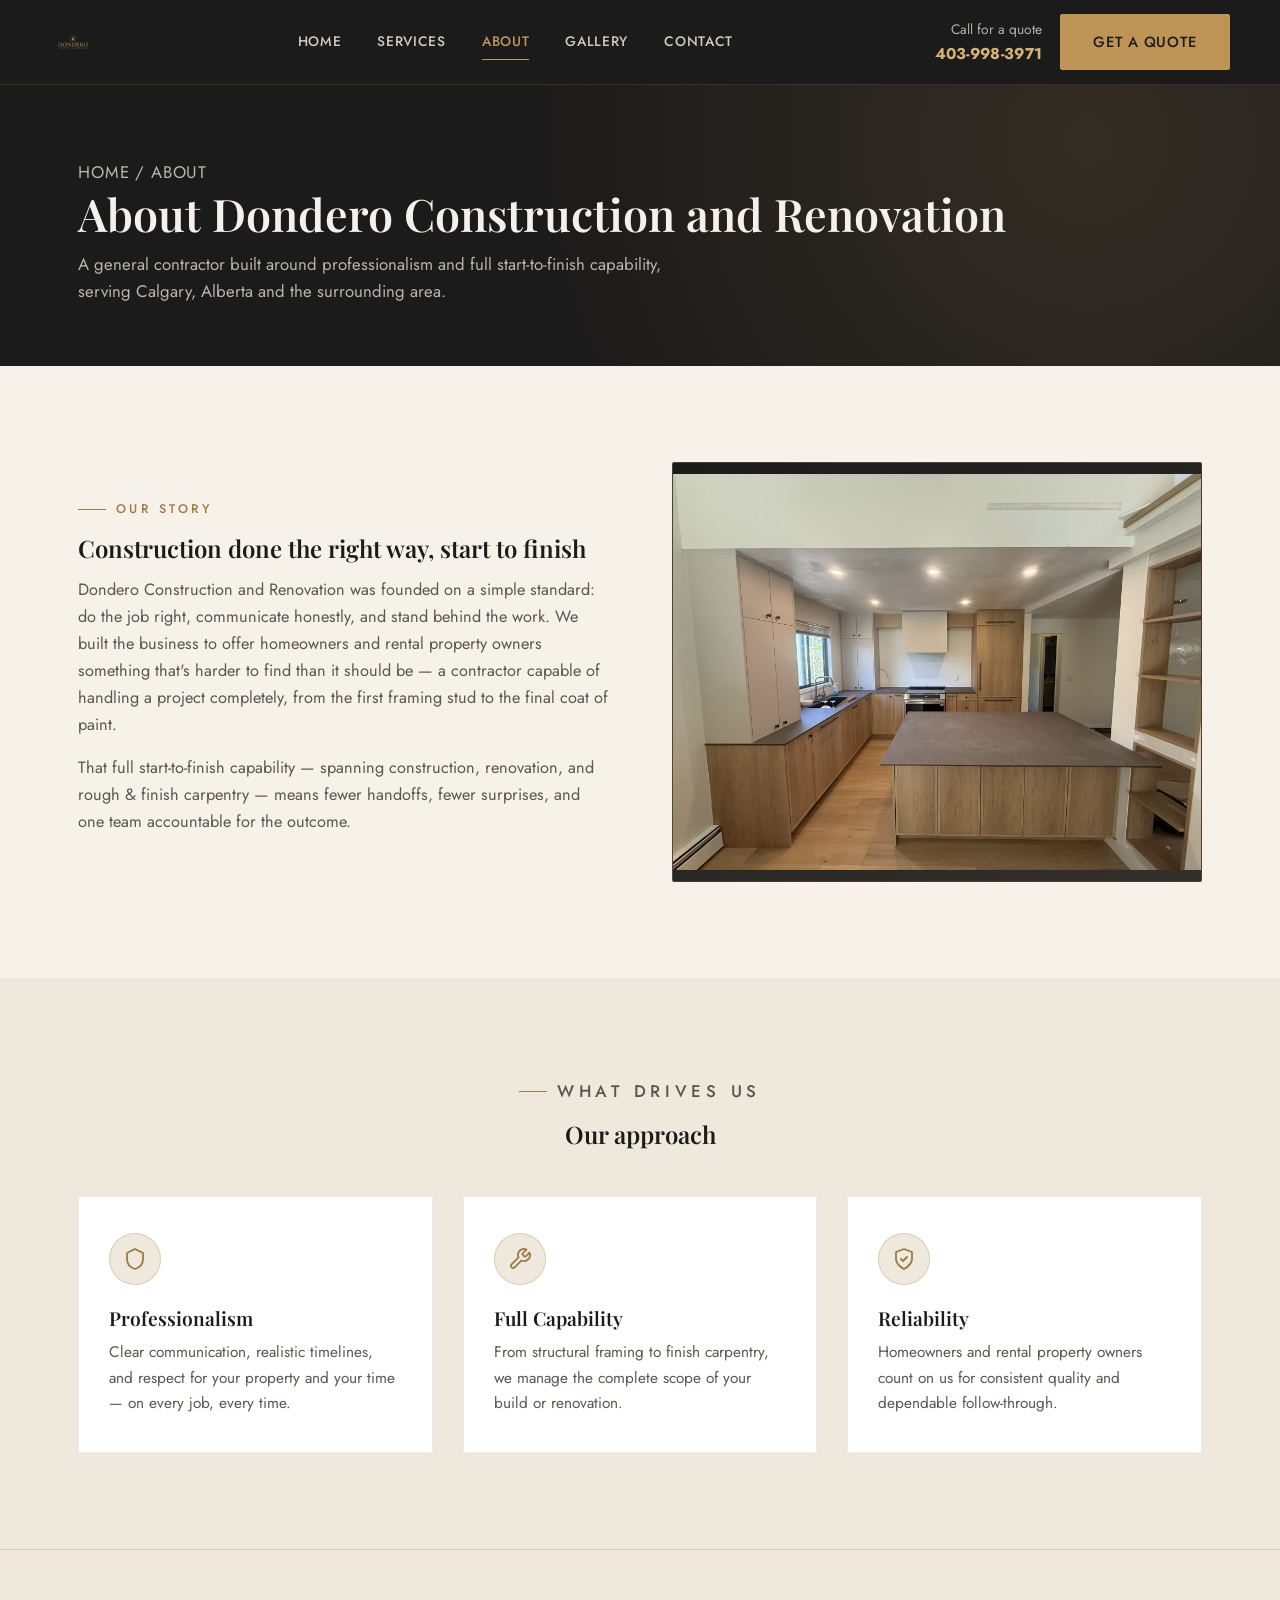
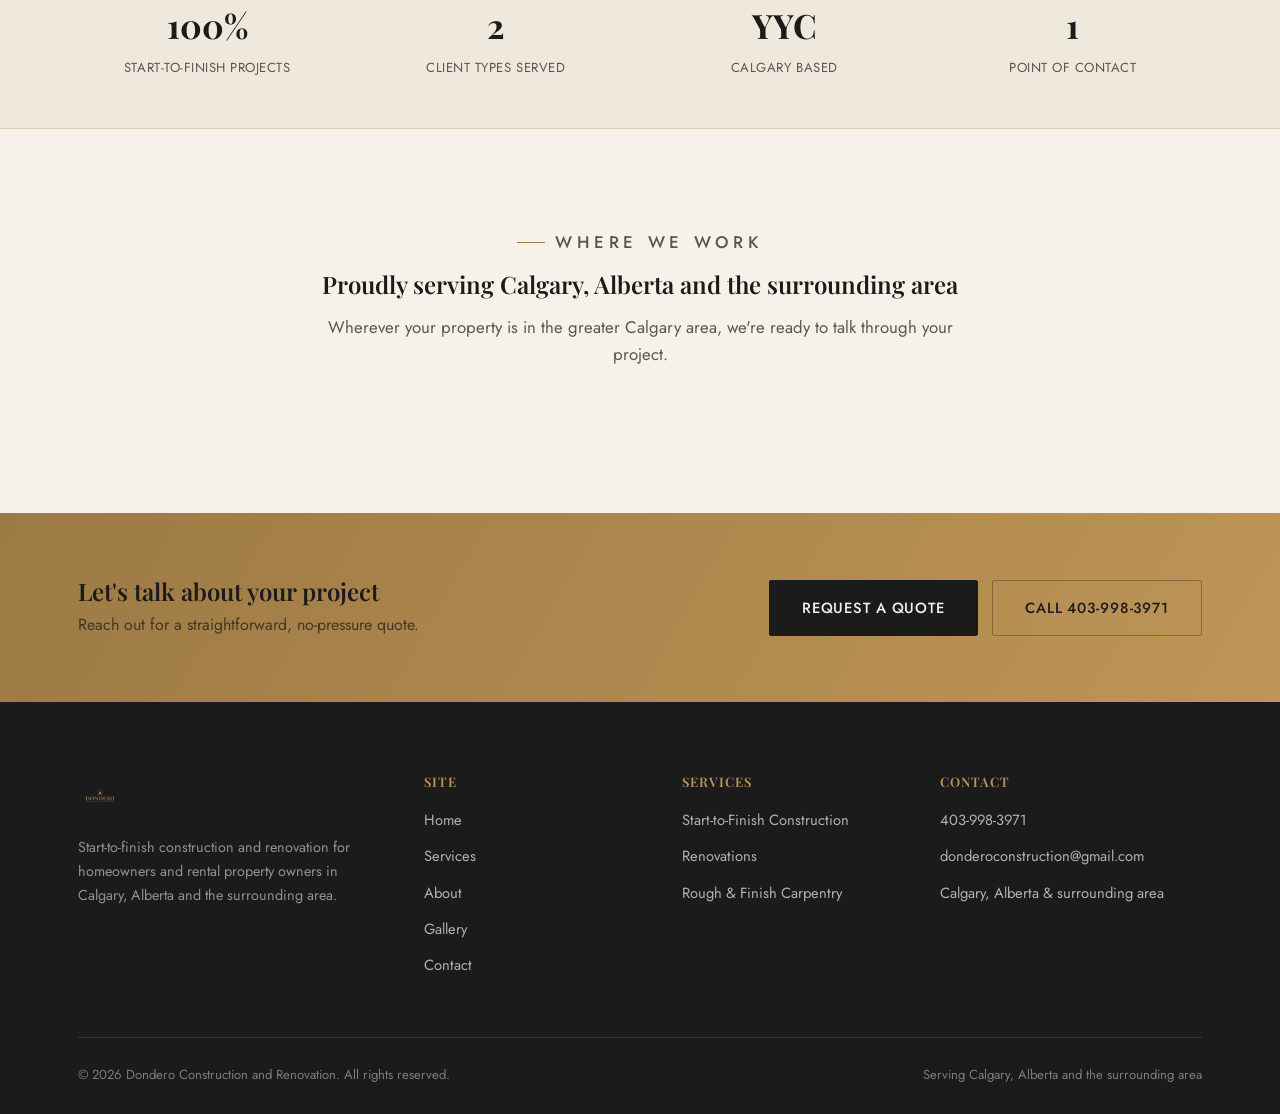
==== about.html @ e004268d "Add files via upload" ====
<!DOCTYPE html>
<html lang="en">
<head>
<meta charset="UTF-8">
<meta name="viewport" content="width=device-width, initial-scale=1.0">
<title>About Us | Dondero Construction and Renovation</title>
<meta name="description" content="Dondero Construction and Renovation is a Calgary-based general contractor built on professionalism and full start-to-finish construction capability for homeowners and rental property owners.">
<meta property="og:title" content="About Us | Dondero Construction and Renovation">
<meta property="og:description" content="A Calgary-based general contractor built on professionalism and full start-to-finish construction capability.">
<meta property="og:type" content="website">
<meta property="og:image" content="logo.png">
<link rel="icon" type="image/png" sizes="32x32" href="favicon-32.png">
<link rel="icon" type="image/png" sizes="16x16" href="favicon-16.png">
<link rel="apple-touch-icon" sizes="180x180" href="favicon-180.png">
<link rel="preconnect" href="https://fonts.googleapis.com">
<link rel="preconnect" href="https://fonts.gstatic.com" crossorigin>
<link href="https://fonts.googleapis.com/css2?family=Playfair+Display:wght@500;600;700&family=Jost:wght@400;500;600&display=swap" rel="stylesheet">
<link rel="stylesheet" href="style.css">
</head>
<body>

<header class="site-header">
  <div class="container nav">
    <a href="index.html" class="nav-brand">
      <img src="logo.png" alt="Dondero Construction and Renovation logo">
    </a>
    <nav class="nav-links">
      <a href="index.html">Home</a>
      <a href="services.html">Services</a>
      <a href="about.html">About</a>
      <a href="gallery.html">Gallery</a>
      <a href="contact.html">Contact</a>
    </nav>
    <div class="nav-cta">
      <div class="nav-phone">
        <span>Call for a quote</span>
        <strong><a href="tel:14039983971">403-998-3971</a></strong>
      </div>
      <a href="contact.html" class="btn btn-gold">Get a Quote</a>
    </div>
    <button class="nav-toggle" aria-label="Toggle navigation" aria-expanded="false">
      <span></span><span></span><span></span>
    </button>
  </div>
  <div class="mobile-nav">
    <a href="index.html">Home</a>
    <a href="services.html">Services</a>
    <a href="about.html">About</a>
    <a href="gallery.html">Gallery</a>
    <a href="contact.html">Contact</a>
    <a href="tel:14039983971" class="mobile-cta">Call 403-998-3971</a>
  </div>
</header>

<section class="page-banner">
  <div class="container">
    <p class="breadcrumb"><a href="index.html">Home</a> / About</p>
    <h1>About Dondero Construction and Renovation</h1>
    <p>A general contractor built around professionalism and full start-to-finish capability, serving Calgary, Alberta and the surrounding area.</p>
  </div>
</section>

<section class="section">
  <div class="container split">
    <div>
      <p class="eyebrow">Our Story</p>
      <h2>Construction done the right way, start to finish</h2>
      <p style="color:var(--color-text-muted); font-size:1.02rem;">Dondero Construction and Renovation was founded on a simple standard: do the job right, communicate honestly, and stand behind the work. We built the business to offer homeowners and rental property owners something that's harder to find than it should be — a contractor capable of handling a project completely, from the first framing stud to the final coat of paint.</p>
      <p style="color:var(--color-text-muted); font-size:1.02rem;">That full start-to-finish capability — spanning construction, renovation, and rough &amp; finish carpentry — means fewer handoffs, fewer surprises, and one team accountable for the outcome.</p>
    </div>
    <div class="split-media photo">
      <img src="mission-condo-09.jpg" alt="Finished custom kitchen renovation by Dondero Construction and Renovation">
    </div>
  </div>
</section>

<section class="section section--cream2">
  <div class="container">
    <div class="section-head center">
      <p class="eyebrow" style="justify-content:center;">What Drives Us</p>
      <h2>Our approach</h2>
    </div>
    <div class="grid grid-3">
      <div class="card">
        <div class="card-icon">
          <svg viewBox="0 0 24 24" fill="none" stroke-width="1.8" stroke-linecap="round" stroke-linejoin="round"><path d="M12 2l8 4v6c0 5-3.5 8.5-8 10-4.5-1.5-8-5-8-10V6z"/></svg>
        </div>
        <h3>Professionalism</h3>
        <p>Clear communication, realistic timelines, and respect for your property and your time — on every job, every time.</p>
      </div>
      <div class="card">
        <div class="card-icon">
          <svg viewBox="0 0 24 24" fill="none" stroke-width="1.8" stroke-linecap="round" stroke-linejoin="round"><path d="M14.7 6.3a1 1 0 0 0 0 1.4l1.6 1.6a1 1 0 0 0 1.4 0l3.77-3.77a6 6 0 0 1-7.94 7.94l-6.91 6.91a2.12 2.12 0 0 1-3-3l6.91-6.91a6 6 0 0 1 7.94-7.94l-3.76 3.76z"/></svg>
        </div>
        <h3>Full Capability</h3>
        <p>From structural framing to finish carpentry, we manage the complete scope of your build or renovation.</p>
      </div>
      <div class="card">
        <div class="card-icon">
          <svg viewBox="0 0 24 24" fill="none" stroke-width="1.8" stroke-linecap="round" stroke-linejoin="round"><path d="M9 12l2 2 4-4M12 22s8-4 8-10V5l-8-3-8 3v7c0 6 8 10 8 10z"/></svg>
        </div>
        <h3>Reliability</h3>
        <p>Homeowners and rental property owners count on us for consistent quality and dependable follow-through.</p>
      </div>
    </div>
  </div>
</section>

<section class="stats-band">
  <div class="container">
    <div class="grid">
      <div class="stat">
        <strong>100%</strong>
        <span>Start-to-Finish Projects</span>
      </div>
      <div class="stat">
        <strong>2</strong>
        <span>Client Types Served</span>
      </div>
      <div class="stat">
        <strong>YYC</strong>
        <span>Calgary Based</span>
      </div>
      <div class="stat">
        <strong>1</strong>
        <span>Point of Contact</span>
      </div>
    </div>
  </div>
</section>

<section class="section">
  <div class="container">
    <div class="section-head center">
      <p class="eyebrow" style="justify-content:center;">Where We Work</p>
      <h2>Proudly serving Calgary, Alberta and the surrounding area</h2>
      <p>Wherever your property is in the greater Calgary area, we're ready to talk through your project.</p>
    </div>
  </div>
</section>

<section class="cta-band">
  <div class="container">
    <div>
      <h2>Let's talk about your project</h2>
      <p>Reach out for a straightforward, no-pressure quote.</p>
    </div>
    <div style="display:flex; gap:14px; flex-wrap:wrap;">
      <a href="contact.html" class="btn" style="background:var(--color-charcoal); color:var(--color-text-light); border-color:var(--color-charcoal);">Request a Quote</a>
      <a href="tel:14039983971" class="btn btn-outline-dark">Call 403-998-3971</a>
    </div>
  </div>
</section>

<footer class="site-footer">
  <div class="container">
    <div class="footer-grid">
      <div class="footer-brand">
        <img src="logo.png" alt="Dondero Construction and Renovation logo">
        <p>Start-to-finish construction and renovation for homeowners and rental property owners in Calgary, Alberta and the surrounding area.</p>
      </div>
      <div class="footer-col">
        <h4>Site</h4>
        <ul>
          <li><a href="index.html">Home</a></li>
          <li><a href="services.html">Services</a></li>
          <li><a href="about.html">About</a></li>
          <li><a href="gallery.html">Gallery</a></li>
          <li><a href="contact.html">Contact</a></li>
        </ul>
      </div>
      <div class="footer-col">
        <h4>Services</h4>
        <ul>
          <li><a href="services.html#construction">Start-to-Finish Construction</a></li>
          <li><a href="services.html#renovation">Renovations</a></li>
          <li><a href="services.html#carpentry">Rough &amp; Finish Carpentry</a></li>
        </ul>
      </div>
      <div class="footer-col">
        <h4>Contact</h4>
        <ul>
          <li><a href="tel:14039983971">403-998-3971</a></li>
          <li><a href="mailto:donderoconstruction@gmail.com">donderoconstruction@gmail.com</a></li>
          <li>Calgary, Alberta &amp; surrounding area</li>
        </ul>
      </div>
    </div>
    <div class="footer-bottom">
      <span>© <span id="year"></span> Dondero Construction and Renovation. All rights reserved.</span>
      <span>Serving Calgary, Alberta and the surrounding area</span>
    </div>
  </div>
</footer>

<script src="main.js"></script>
</body>
</html>
---- style.css ----
/* ============================================
   Dondero Construction and Renovation
   Shared stylesheet
   ============================================ */

:root {
  --color-charcoal: #1c1b1b;
  --color-charcoal-2: #242322;
  --color-charcoal-soft: #302e2c;
  --color-gold: #bf9557;
  --color-gold-light: #d7b475;
  --color-gold-dark: #9c7a44;
  --color-cream: #f6f2ea;
  --color-cream-2: #efe9dd;
  --color-text-dark: #221f1c;
  --color-text-muted: #5b564f;
  --color-text-light: #f5f1ea;
  --color-line: rgba(191, 149, 87, 0.35);

  --font-heading: 'Playfair Display', Georgia, 'Times New Roman', serif;
  --font-body: 'Jost', 'Helvetica Neue', Arial, sans-serif;

  --max-width: 1180px;
  --radius: 2px;
  --shadow-soft: 0 18px 40px rgba(28, 27, 27, 0.12);
}

* {
  box-sizing: border-box;
}

html {
  scroll-behavior: smooth;
}

body {
  margin: 0;
  font-family: var(--font-body);
  color: var(--color-text-dark);
  background: var(--color-cream);
  line-height: 1.65;
  -webkit-font-smoothing: antialiased;
}

img {
  max-width: 100%;
  display: block;
}

a {
  color: inherit;
  text-decoration: none;
}

h1, h2, h3, h4 {
  font-family: var(--font-heading);
  font-weight: 600;
  line-height: 1.2;
  margin: 0 0 0.6em;
  color: var(--color-charcoal);
}

p {
  margin: 0 0 1em;
}

ul {
  margin: 0;
  padding: 0;
  list-style: none;
}

.container {
  max-width: var(--max-width);
  margin: 0 auto;
  padding: 0 28px;
}

.eyebrow {
  display: inline-flex;
  align-items: center;
  gap: 10px;
  font-family: var(--font-body);
  font-size: 0.78rem;
  letter-spacing: 0.28em;
  text-transform: uppercase;
  color: var(--color-gold-dark);
  font-weight: 500;
  margin-bottom: 14px;
}

.eyebrow::before {
  content: "";
  width: 28px;
  height: 1px;
  background: var(--color-gold-dark);
}

.section {
  padding: 96px 0;
}

.section--tight {
  padding: 64px 0;
}

.section--dark {
  background: var(--color-charcoal);
  color: var(--color-text-light);
}

.section--dark h1,
.section--dark h2,
.section--dark h3,
.section--dark h4 {
  color: var(--color-text-light);
}

.section--cream2 {
  background: var(--color-cream-2);
}

.section-head {
  max-width: 680px;
  margin: 0 0 48px;
}

.section-head.center {
  margin-left: auto;
  margin-right: auto;
  text-align: center;
}

.section-head p {
  color: var(--color-text-muted);
  font-size: 1.05rem;
}

.section--dark .section-head p {
  color: rgba(245, 241, 234, 0.72);
}

/* ---------- Buttons ---------- */

.btn {
  display: inline-flex;
  align-items: center;
  justify-content: center;
  gap: 10px;
  padding: 15px 32px;
  font-family: var(--font-body);
  font-size: 0.92rem;
  letter-spacing: 0.06em;
  text-transform: uppercase;
  font-weight: 500;
  border-radius: var(--radius);
  border: 1px solid transparent;
  cursor: pointer;
  transition: all 0.2s ease;
  white-space: nowrap;
}

.btn-gold {
  background: var(--color-gold);
  color: var(--color-charcoal);
  border-color: var(--color-gold);
}

.btn-gold:hover {
  background: var(--color-gold-light);
  border-color: var(--color-gold-light);
  transform: translateY(-1px);
}

.btn-outline {
  background: transparent;
  color: var(--color-text-light);
  border-color: rgba(245, 241, 234, 0.4);
}

.btn-outline:hover {
  border-color: var(--color-gold);
  color: var(--color-gold);
}

.btn-outline-dark {
  background: transparent;
  color: var(--color-charcoal);
  border-color: rgba(34, 31, 28, 0.35);
}

.btn-outline-dark:hover {
  border-color: var(--color-gold-dark);
  color: var(--color-gold-dark);
}

.btn-block {
  width: 100%;
}

/* ---------- Header / Nav ---------- */

.site-header {
  position: sticky;
  top: 0;
  z-index: 100;
  background: var(--color-charcoal);
  border-bottom: 1px solid rgba(191, 149, 87, 0.18);
}

.nav {
  display: flex;
  align-items: center;
  justify-content: space-between;
  padding: 14px 0;
}

.nav-brand {
  display: flex;
  align-items: center;
  gap: 12px;
}

.nav-brand img {
  height: 46px;
  width: auto;
}

.nav-links {
  display: flex;
  align-items: center;
  gap: 36px;
}

.nav-links a {
  font-size: 0.86rem;
  letter-spacing: 0.05em;
  text-transform: uppercase;
  color: rgba(245, 241, 234, 0.82);
  font-weight: 500;
  padding: 6px 0;
  border-bottom: 1px solid transparent;
  transition: color 0.2s ease, border-color 0.2s ease;
}

.nav-links a:hover,
.nav-links a.active {
  color: var(--color-gold);
  border-color: var(--color-gold);
}

.nav-cta {
  display: flex;
  align-items: center;
  gap: 18px;
}

.nav-phone {
  display: flex;
  flex-direction: column;
  text-align: right;
  font-size: 0.86rem;
  color: rgba(245, 241, 234, 0.7);
}

.nav-phone strong {
  color: var(--color-gold-light);
  font-size: 0.98rem;
  letter-spacing: 0.02em;
}

.nav-toggle {
  display: none;
  flex-direction: column;
  gap: 5px;
  background: none;
  border: none;
  cursor: pointer;
  padding: 6px;
}

.nav-toggle span {
  width: 24px;
  height: 2px;
  background: var(--color-gold);
  display: block;
}

.mobile-nav {
  display: none;
  flex-direction: column;
  background: var(--color-charcoal-2);
  border-top: 1px solid rgba(191, 149, 87, 0.18);
}

.mobile-nav.open {
  display: flex;
}

.mobile-nav a {
  padding: 16px 28px;
  border-bottom: 1px solid rgba(191, 149, 87, 0.12);
  color: var(--color-text-light);
  font-size: 0.95rem;
  letter-spacing: 0.04em;
  text-transform: uppercase;
}

.mobile-nav a.mobile-cta {
  color: var(--color-gold);
  font-weight: 600;
}

/* ---------- Hero ---------- */

.hero {
  position: relative;
  background: var(--color-charcoal);
  color: var(--color-text-light);
  overflow: hidden;
}

.hero::before {
  content: "";
  position: absolute;
  inset: 0;
  background:
    radial-gradient(circle at 82% 18%, rgba(191, 149, 87, 0.16), transparent 45%),
    linear-gradient(160deg, #1c1b1b 0%, #26241f 55%, #1c1b1b 100%);
  z-index: 0;
}

.hero::after {
  content: "";
  position: absolute;
  inset: 0;
  background-image:
    linear-gradient(rgba(191, 149, 87, 0.055) 1px, transparent 1px),
    linear-gradient(90deg, rgba(191, 149, 87, 0.055) 1px, transparent 1px);
  background-size: 64px 64px;
  z-index: 0;
  mask-image: linear-gradient(180deg, rgba(0,0,0,0.9), rgba(0,0,0,0.15));
}

.hero-inner {
  position: relative;
  z-index: 1;
  padding: 120px 0 130px;
  display: grid;
  grid-template-columns: minmax(0, 1fr) minmax(280px, 380px);
  gap: 56px;
  align-items: end;
}

.hero h1 {
  font-size: clamp(2.4rem, 5vw, 3.6rem);
  color: var(--color-text-light);
  max-width: 15ch;
}

.hero h1 em {
  font-style: normal;
  color: var(--color-gold);
}

.hero-lead {
  font-size: 1.12rem;
  color: rgba(245, 241, 234, 0.78);
  max-width: 46ch;
  margin-bottom: 32px;
}

.hero-actions {
  display: flex;
  gap: 16px;
  flex-wrap: wrap;
  margin-bottom: 44px;
}

.hero-stats {
  display: flex;
  gap: 36px;
  flex-wrap: wrap;
}

.hero-stat strong {
  display: block;
  font-family: var(--font-heading);
  font-size: 1.9rem;
  color: var(--color-gold);
}

.hero-stat span {
  font-size: 0.8rem;
  letter-spacing: 0.05em;
  text-transform: uppercase;
  color: rgba(245, 241, 234, 0.6);
}

.hero-card {
  background: rgba(246, 242, 234, 0.04);
  border: 1px solid rgba(191, 149, 87, 0.3);
  border-radius: var(--radius);
  padding: 32px 28px;
  backdrop-filter: blur(2px);
}

.hero-card h3 {
  color: var(--color-gold-light);
  font-size: 1.1rem;
  margin-bottom: 6px;
}

.hero-card p {
  font-size: 0.92rem;
  color: rgba(245, 241, 234, 0.7);
  margin-bottom: 18px;
}

.hero-card ul li {
  display: flex;
  gap: 10px;
  font-size: 0.9rem;
  color: rgba(245, 241, 234, 0.85);
  padding: 8px 0;
  border-top: 1px solid rgba(191, 149, 87, 0.15);
}

.hero-card ul li:first-child {
  border-top: none;
}

.hero-card ul li::before {
  content: "";
  width: 6px;
  height: 6px;
  margin-top: 6px;
  background: var(--color-gold);
  flex-shrink: 0;
  transform: rotate(45deg);
}

/* ---------- Page banner (non-home pages) ---------- */

.page-banner {
  background: var(--color-charcoal);
  color: var(--color-text-light);
  padding: 74px 0 60px;
  position: relative;
  overflow: hidden;
}

.page-banner::before {
  content: "";
  position: absolute;
  inset: 0;
  background: radial-gradient(circle at 85% 20%, rgba(191, 149, 87, 0.14), transparent 50%);
}

.page-banner .container {
  position: relative;
  z-index: 1;
}

.breadcrumb {
  font-size: 0.8rem;
  letter-spacing: 0.05em;
  text-transform: uppercase;
  color: rgba(245, 241, 234, 0.55);
  margin-bottom: 14px;
}

.breadcrumb a:hover {
  color: var(--color-gold);
}

.page-banner h1 {
  color: var(--color-text-light);
  font-size: clamp(2rem, 4vw, 2.8rem);
  margin-bottom: 10px;
}

.page-banner p {
  color: rgba(245, 241, 234, 0.72);
  max-width: 60ch;
  font-size: 1.05rem;
  margin: 0;
}

/* ---------- Cards / Grids ---------- */

.grid {
  display: grid;
  gap: 30px;
}

.grid-3 {
  grid-template-columns: repeat(3, 1fr);
}

.grid-2 {
  grid-template-columns: repeat(2, 1fr);
}

.grid-4 {
  grid-template-columns: repeat(4, 1fr);
}

.card {
  background: #fff;
  border: 1px solid rgba(28, 27, 27, 0.08);
  border-radius: var(--radius);
  padding: 36px 30px;
  transition: transform 0.2s ease, box-shadow 0.2s ease, border-color 0.2s ease;
}

.card:hover {
  transform: translateY(-4px);
  box-shadow: var(--shadow-soft);
  border-color: rgba(191, 149, 87, 0.4);
}

.card-icon {
  width: 52px;
  height: 52px;
  display: flex;
  align-items: center;
  justify-content: center;
  background: var(--color-cream-2);
  border: 1px solid var(--color-line);
  margin-bottom: 22px;
  border-radius: 50%;
}

.card-icon svg {
  width: 24px;
  height: 24px;
  stroke: var(--color-gold-dark);
}

.card h3 {
  font-size: 1.2rem;
  margin-bottom: 10px;
}

.card p {
  color: var(--color-text-muted);
  font-size: 0.96rem;
  margin-bottom: 0;
}

.card-link {
  display: inline-flex;
  align-items: center;
  gap: 8px;
  margin-top: 18px;
  font-size: 0.85rem;
  letter-spacing: 0.04em;
  text-transform: uppercase;
  color: var(--color-gold-dark);
  font-weight: 600;
}

/* ---------- Feature / split rows ---------- */

.split {
  display: grid;
  grid-template-columns: 1fr 1fr;
  gap: 64px;
  align-items: center;
}

.split-media {
  background: linear-gradient(150deg, var(--color-charcoal) 0%, #33302a 100%);
  border-radius: var(--radius);
  min-height: 380px;
  position: relative;
  overflow: hidden;
  display: flex;
  align-items: center;
  justify-content: center;
  border: 1px solid rgba(191, 149, 87, 0.25);
}

.split-media::before {
  content: "";
  position: absolute;
  inset: 0;
  background-image: linear-gradient(rgba(191,149,87,0.07) 1px, transparent 1px), linear-gradient(90deg, rgba(191,149,87,0.07) 1px, transparent 1px);
  background-size: 40px 40px;
}

.split-media img {
  position: relative;
  z-index: 1;
  width: 60%;
  opacity: 0.92;
}

.split-media.photo {
  min-height: 420px;
}

.split-media.photo img {
  width: 100%;
  height: 100%;
  object-fit: cover;
  opacity: 1;
}

.split-media.photo::before {
  display: none;
}

.checklist li {
  display: flex;
  gap: 14px;
  padding: 12px 0;
  border-top: 1px solid rgba(28,27,27,0.08);
  font-size: 0.98rem;
}

.checklist li:first-child {
  border-top: none;
  padding-top: 0;
}

.checklist svg {
  flex-shrink: 0;
  width: 20px;
  height: 20px;
  margin-top: 2px;
  stroke: var(--color-gold-dark);
}

/* ---------- Stats band ---------- */

.stats-band {
  background: var(--color-cream-2);
  border-top: 1px solid var(--color-line);
  border-bottom: 1px solid var(--color-line);
  padding: 48px 0;
}

.stats-band .grid {
  grid-template-columns: repeat(4, 1fr);
  text-align: center;
}

.stat strong {
  display: block;
  font-family: var(--font-heading);
  font-size: 2.1rem;
  color: var(--color-charcoal);
}

.stat span {
  font-size: 0.82rem;
  letter-spacing: 0.04em;
  text-transform: uppercase;
  color: var(--color-text-muted);
}

/* ---------- Testimonial ---------- */

.testimonial {
  background: var(--color-charcoal);
  color: var(--color-text-light);
  padding: 90px 0;
  text-align: center;
}

.testimonial blockquote {
  font-family: var(--font-heading);
  font-size: clamp(1.4rem, 3vw, 1.9rem);
  font-weight: 500;
  max-width: 780px;
  margin: 0 auto 28px;
  color: var(--color-text-light);
  line-height: 1.4;
}

.testimonial cite {
  font-style: normal;
  font-size: 0.9rem;
  letter-spacing: 0.04em;
  text-transform: uppercase;
  color: var(--color-gold);
}

/* ---------- CTA band ---------- */

.cta-band {
  background: linear-gradient(120deg, var(--color-gold-dark), var(--color-gold));
  color: var(--color-charcoal);
  padding: 64px 0;
}

.cta-band .container {
  display: flex;
  align-items: center;
  justify-content: space-between;
  gap: 30px;
  flex-wrap: wrap;
}

.cta-band h2 {
  color: var(--color-charcoal);
  margin-bottom: 6px;
}

.cta-band p {
  margin: 0;
  color: rgba(34, 31, 28, 0.75);
}

/* ---------- Footer ---------- */

.site-footer {
  background: var(--color-charcoal);
  color: rgba(245, 241, 234, 0.7);
  padding: 72px 0 28px;
}

.footer-grid {
  display: grid;
  grid-template-columns: 1.4fr 1fr 1fr 1.2fr;
  gap: 40px;
  padding-bottom: 48px;
  border-bottom: 1px solid rgba(191, 149, 87, 0.18);
}

.footer-brand img {
  height: 44px;
  margin-bottom: 18px;
}

.footer-brand p {
  font-size: 0.9rem;
  color: rgba(245, 241, 234, 0.55);
  max-width: 34ch;
}

.footer-col h4 {
  color: var(--color-gold);
  font-size: 0.82rem;
  letter-spacing: 0.08em;
  text-transform: uppercase;
  margin-bottom: 18px;
}

.footer-col li {
  margin-bottom: 12px;
  font-size: 0.92rem;
}

.footer-col a:hover {
  color: var(--color-gold);
}

.footer-bottom {
  display: flex;
  justify-content: space-between;
  align-items: center;
  padding-top: 26px;
  font-size: 0.82rem;
  color: rgba(245, 241, 234, 0.45);
  flex-wrap: wrap;
  gap: 10px;
}

.footer-bottom a:hover {
  color: var(--color-gold);
}

/* ---------- Forms ---------- */

.form-grid {
  display: grid;
  grid-template-columns: 1fr 1fr;
  gap: 20px;
}

.form-field {
  display: flex;
  flex-direction: column;
  gap: 8px;
  margin-bottom: 20px;
}

.form-field.full {
  grid-column: 1 / -1;
}

.form-field label {
  font-size: 0.82rem;
  letter-spacing: 0.04em;
  text-transform: uppercase;
  color: var(--color-text-muted);
  font-weight: 500;
}

.form-field input,
.form-field select,
.form-field textarea {
  font-family: var(--font-body);
  font-size: 0.98rem;
  padding: 13px 16px;
  border: 1px solid rgba(28, 27, 27, 0.18);
  border-radius: var(--radius);
  background: #fff;
  color: var(--color-text-dark);
}

.form-field input:focus,
.form-field select:focus,
.form-field textarea:focus {
  outline: none;
  border-color: var(--color-gold);
}

.form-note {
  font-size: 0.82rem;
  color: var(--color-text-muted);
  margin-top: 14px;
}

/* ---------- Gallery ---------- */

.filter-bar {
  display: flex;
  gap: 12px;
  flex-wrap: wrap;
  justify-content: center;
  margin-bottom: 44px;
}

.filter-btn {
  padding: 10px 22px;
  border: 1px solid rgba(28, 27, 27, 0.18);
  background: transparent;
  border-radius: 999px;
  font-family: var(--font-body);
  font-size: 0.84rem;
  letter-spacing: 0.04em;
  text-transform: uppercase;
  cursor: pointer;
  color: var(--color-text-muted);
  transition: all 0.2s ease;
}

.filter-btn:hover {
  border-color: var(--color-gold);
  color: var(--color-gold-dark);
}

.filter-btn.active {
  background: var(--color-charcoal);
  border-color: var(--color-charcoal);
  color: var(--color-text-light);
}

.gallery-grid {
  display: grid;
  grid-template-columns: repeat(3, 1fr);
  gap: 26px;
}

.gallery-item {
  border-radius: var(--radius);
  overflow: hidden;
  border: 1px solid rgba(28, 27, 27, 0.08);
  background: #fff;
}

.gallery-media {
  aspect-ratio: 4 / 3;
  background: linear-gradient(150deg, var(--color-charcoal) 0%, #33302a 100%);
  position: relative;
  display: flex;
  align-items: center;
  justify-content: center;
  overflow: hidden;
}

.gallery-media::before {
  content: "";
  position: absolute;
  inset: 0;
  background-image: linear-gradient(rgba(191,149,87,0.08) 1px, transparent 1px), linear-gradient(90deg, rgba(191,149,87,0.08) 1px, transparent 1px);
  background-size: 32px 32px;
}

.gallery-media img {
  position: relative;
  z-index: 1;
  width: 100%;
  height: 100%;
  object-fit: cover;
}

.gallery-media::before {
  display: none;
}

.gallery-tag {
  position: absolute;
  top: 14px;
  left: 14px;
  z-index: 2;
  background: rgba(28, 27, 27, 0.75);
  color: var(--color-gold-light);
  font-size: 0.7rem;
  letter-spacing: 0.06em;
  text-transform: uppercase;
  padding: 6px 12px;
  border: 1px solid rgba(191, 149, 87, 0.35);
  border-radius: 999px;
}

.gallery-caption {
  position: absolute;
  bottom: 0;
  left: 0;
  right: 0;
  z-index: 2;
  padding: 14px 16px;
  font-size: 0.78rem;
  letter-spacing: 0.03em;
  color: rgba(245, 241, 234, 0.65);
  background: linear-gradient(to top, rgba(28,27,27,0.85), transparent);
}

.gallery-body {
  padding: 18px 20px 20px;
}

.gallery-body h4 {
  font-family: var(--font-heading);
  font-size: 1.05rem;
  margin-bottom: 4px;
  color: var(--color-charcoal);
}

.gallery-body span {
  font-size: 0.82rem;
  color: var(--color-text-muted);
}

.upload-note {
  background: var(--color-cream-2);
  border: 1px dashed var(--color-gold);
  border-radius: var(--radius);
  padding: 22px 26px;
  text-align: center;
  color: var(--color-text-muted);
  font-size: 0.92rem;
  margin-bottom: 50px;
}

/* ---------- Utility ---------- */

.text-gold { color: var(--color-gold-dark); }
.mt-0 { margin-top: 0; }
.mb-0 { margin-bottom: 0; }

/* ---------- Responsive ---------- */

@media (max-width: 980px) {
  .nav-links,
  .nav-phone {
    display: none;
  }

  .nav-toggle {
    display: flex;
  }

  .hero-inner {
    grid-template-columns: 1fr;
  }

  .split {
    grid-template-columns: 1fr;
    gap: 40px;
  }

  .split-media {
    min-height: 280px;
    order: -1;
  }

  .grid-3,
  .grid-4 {
    grid-template-columns: repeat(2, 1fr);
  }

  .gallery-grid {
    grid-template-columns: repeat(2, 1fr);
  }

  .stats-band .grid {
    grid-template-columns: repeat(2, 1fr);
    gap: 32px;
  }

  .footer-grid {
    grid-template-columns: 1fr 1fr;
  }
}

@media (max-width: 640px) {
  .section {
    padding: 64px 0;
  }

  .hero-inner {
    padding: 70px 0 60px;
  }

  .grid-2,
  .grid-3,
  .grid-4 {
    grid-template-columns: 1fr;
  }

  .gallery-grid {
    grid-template-columns: 1fr;
  }

  .form-grid {
    grid-template-columns: 1fr;
  }

  .cta-band .container {
    flex-direction: column;
    text-align: center;
  }

  .footer-grid {
    grid-template-columns: 1fr;
  }

  .footer-bottom {
    flex-direction: column;
    text-align: center;
  }

  .hero-stats {
    gap: 24px;
  }
}
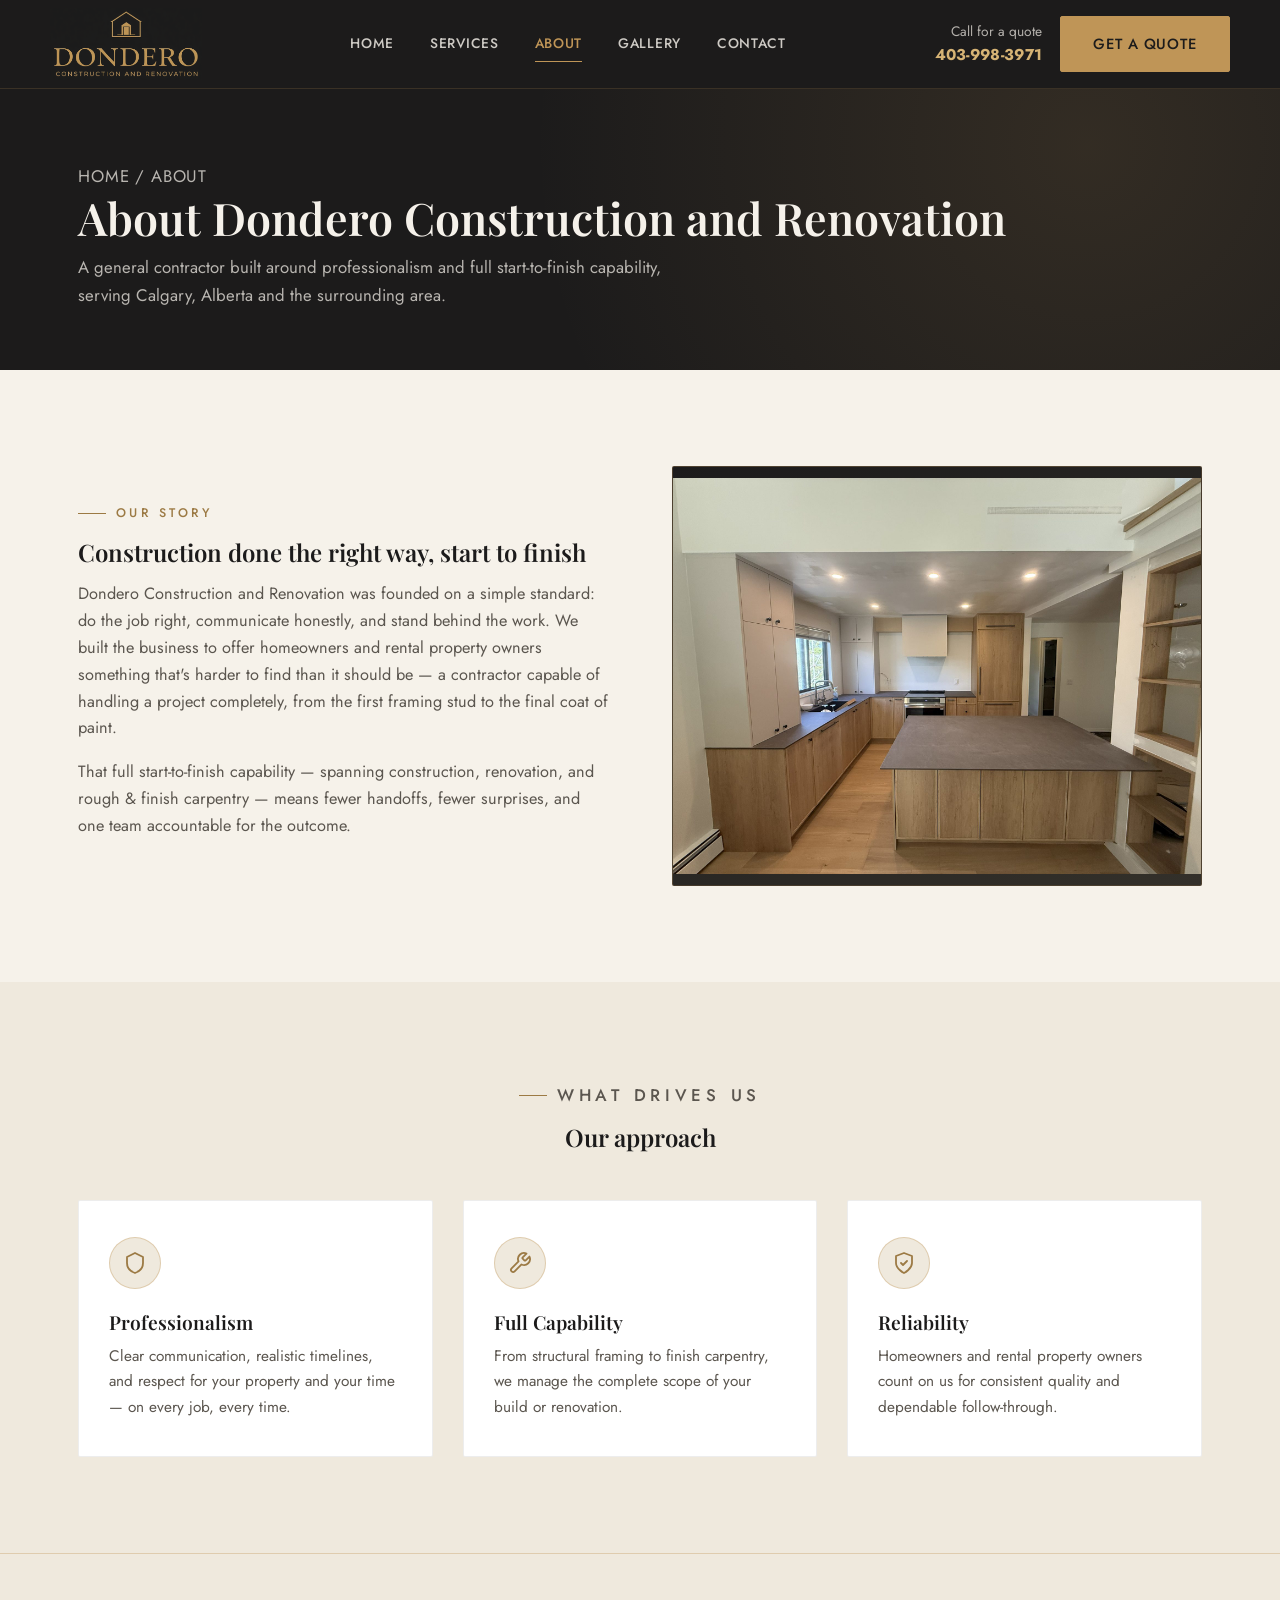
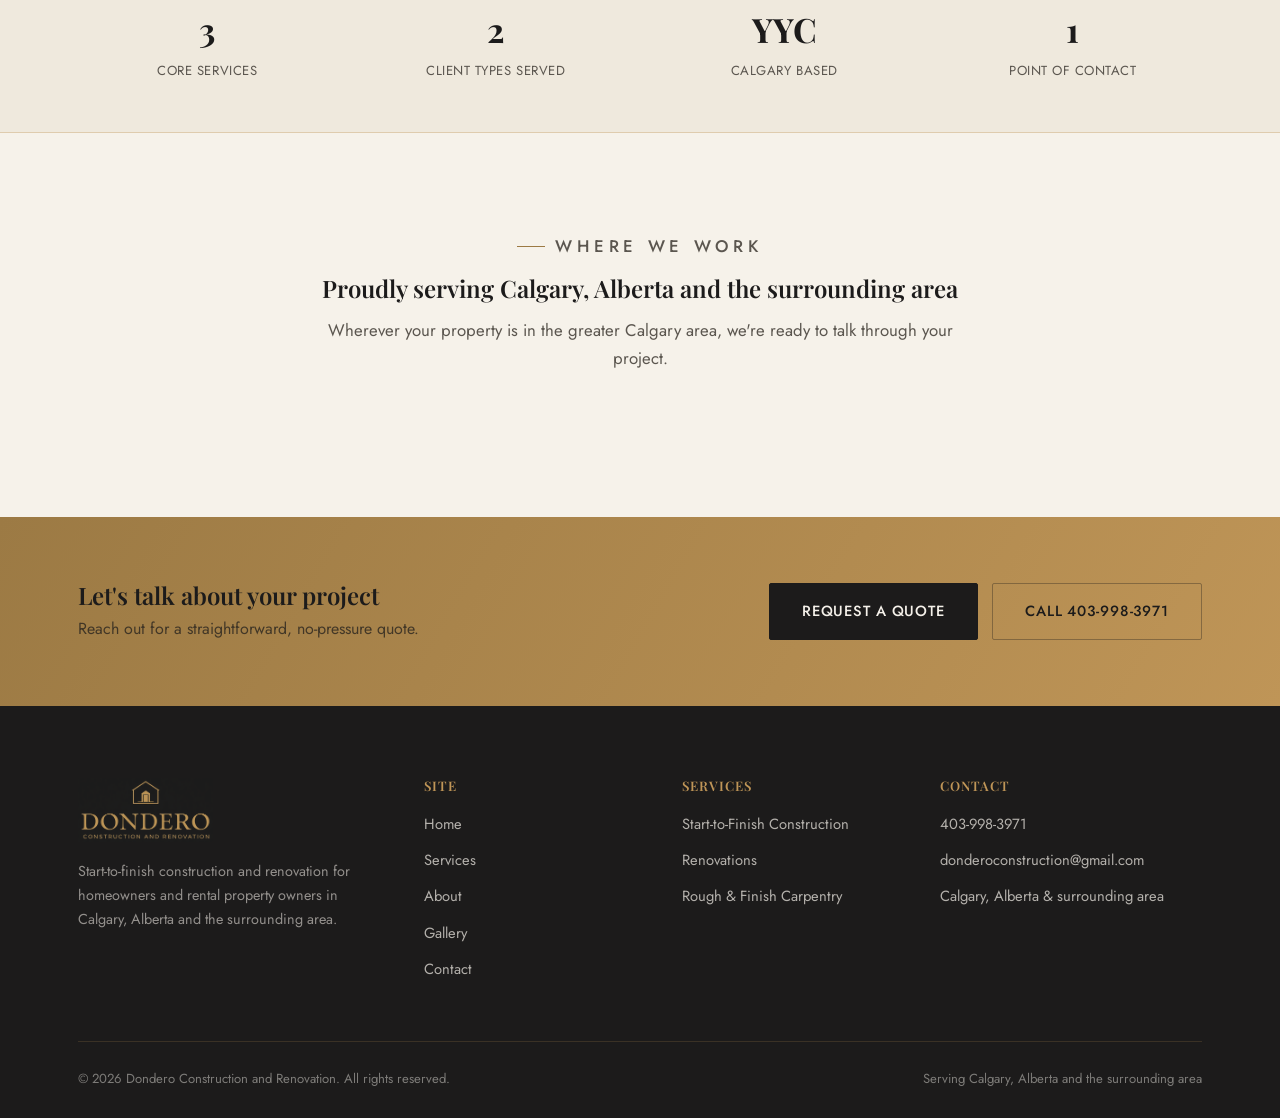
==== commit 1884faf5: "Add files via upload" ====
--- a/about.html
+++ b/about.html
@@ -8,7 +8,7 @@
 <meta property="og:title" content="About Us | Dondero Construction and Renovation">
 <meta property="og:description" content="A Calgary-based general contractor built on professionalism and full start-to-finish construction capability.">
 <meta property="og:type" content="website">
-<meta property="og:image" content="logo.png">
+<meta property="og:image" content="https://donderoconstruction.com/logo.png">
 <link rel="icon" type="image/png" sizes="32x32" href="favicon-32.png">
 <link rel="icon" type="image/png" sizes="16x16" href="favicon-16.png">
 <link rel="apple-touch-icon" sizes="180x180" href="favicon-180.png">
@@ -22,7 +22,7 @@
 <header class="site-header">
   <div class="container nav">
     <a href="index.html" class="nav-brand">
-      <img src="logo.png" alt="Dondero Construction and Renovation logo">
+      <img src="logo-header.png" alt="Dondero Construction and Renovation logo">
     </a>
     <nav class="nav-links">
       <a href="index.html">Home</a>
@@ -110,8 +110,8 @@
   <div class="container">
     <div class="grid">
       <div class="stat">
-        <strong>100%</strong>
-        <span>Start-to-Finish Projects</span>
+        <strong>3</strong>
+        <span>Core Services</span>
       </div>
       <div class="stat">
         <strong>2</strong>
@@ -156,7 +156,7 @@
   <div class="container">
     <div class="footer-grid">
       <div class="footer-brand">
-        <img src="logo.png" alt="Dondero Construction and Renovation logo">
+        <img src="logo-header.png" alt="Dondero Construction and Renovation logo">
         <p>Start-to-finish construction and renovation for homeowners and rental property owners in Calgary, Alberta and the surrounding area.</p>
       </div>
       <div class="footer-col">
--- a/style.css
+++ b/style.css
@@ -212,7 +212,7 @@
   display: flex;
   align-items: center;
   justify-content: space-between;
-  padding: 14px 0;
+  padding: 8px 0;
 }
 
 .nav-brand {
@@ -222,7 +222,7 @@
 }
 
 .nav-brand img {
-  height: 46px;
+  height: 72px;
   width: auto;
 }
 
@@ -731,7 +731,7 @@
 }
 
 .footer-brand img {
-  height: 44px;
+  height: 64px;
   margin-bottom: 18px;
 }
 
@@ -1050,3 +1050,7 @@
     gap: 24px;
   }
 }
+
+@media (max-width: 600px) {
+  .nav-brand img { height: 52px; }
+}
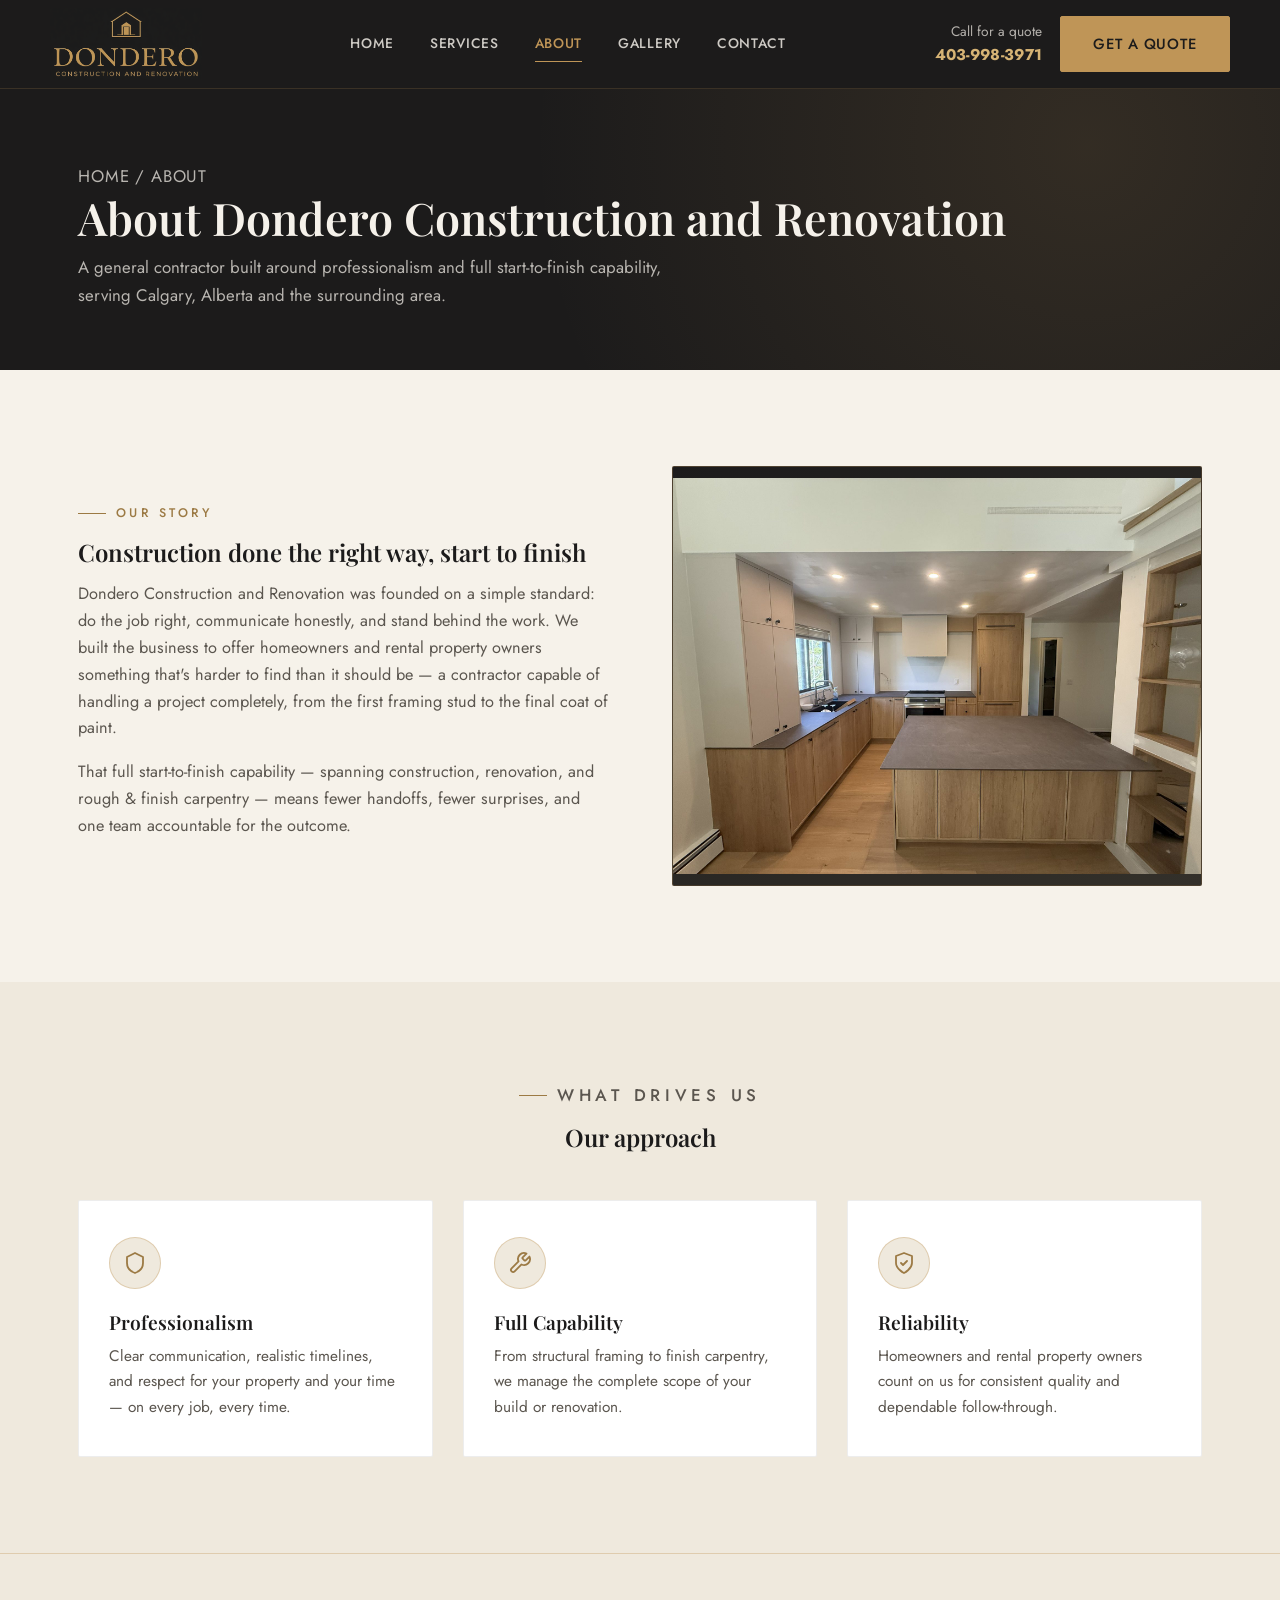
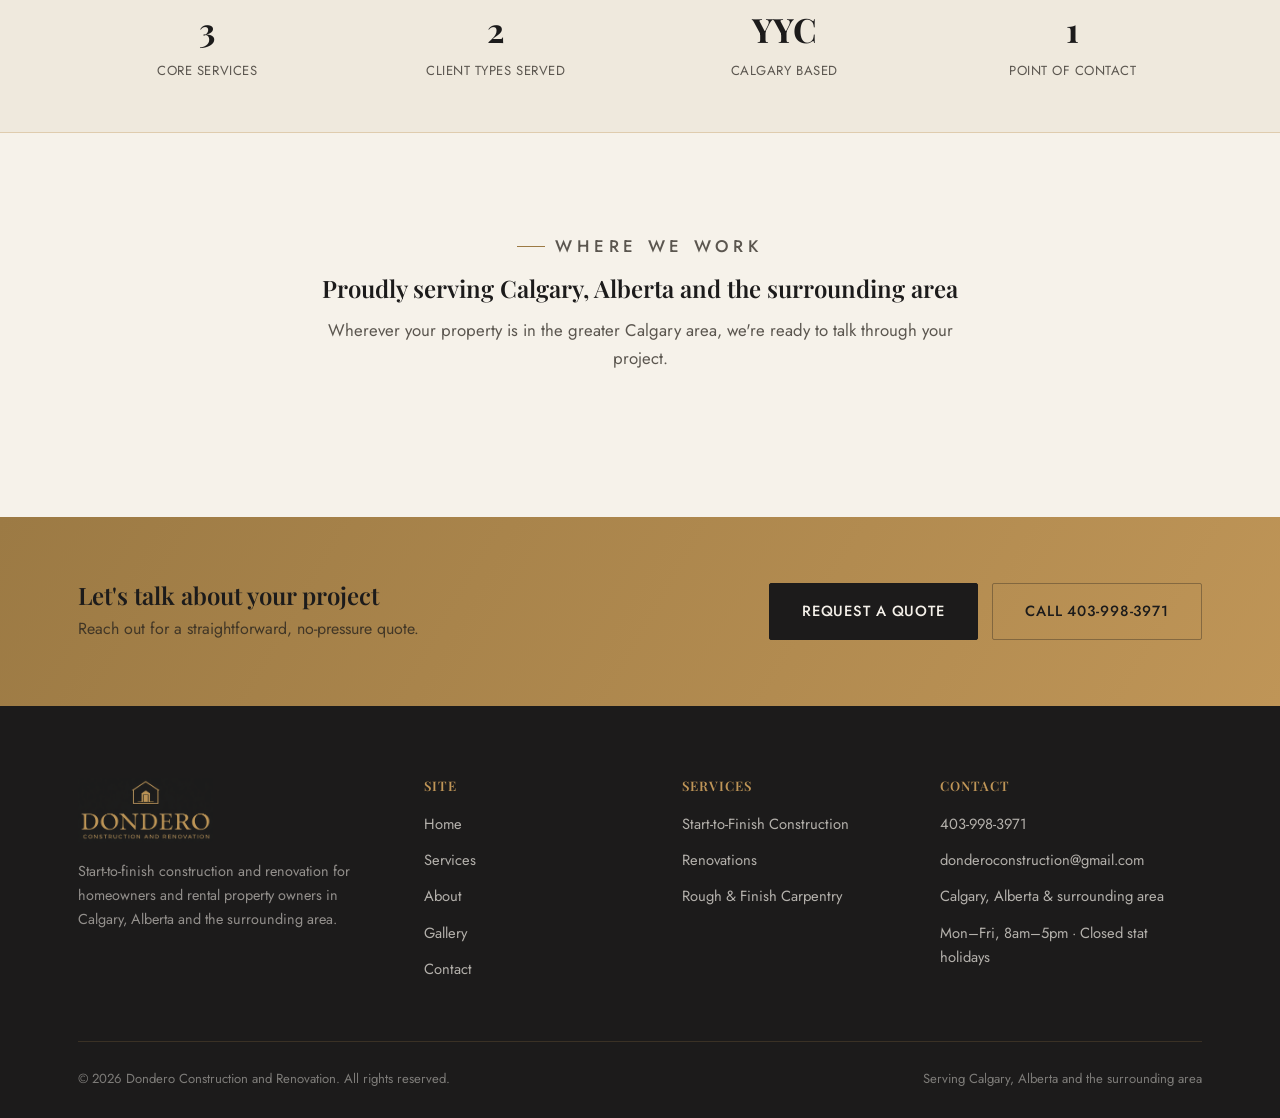
==== commit 9ff3fc25: "Add files via upload" ====
--- a/about.html
+++ b/about.html
@@ -183,6 +183,7 @@
           <li><a href="tel:14039983971">403-998-3971</a></li>
           <li><a href="mailto:donderoconstruction@gmail.com">donderoconstruction@gmail.com</a></li>
           <li>Calgary, Alberta &amp; surrounding area</li>
+          <li>Mon&ndash;Fri, 8am&ndash;5pm &middot; Closed stat holidays</li>
         </ul>
       </div>
     </div>
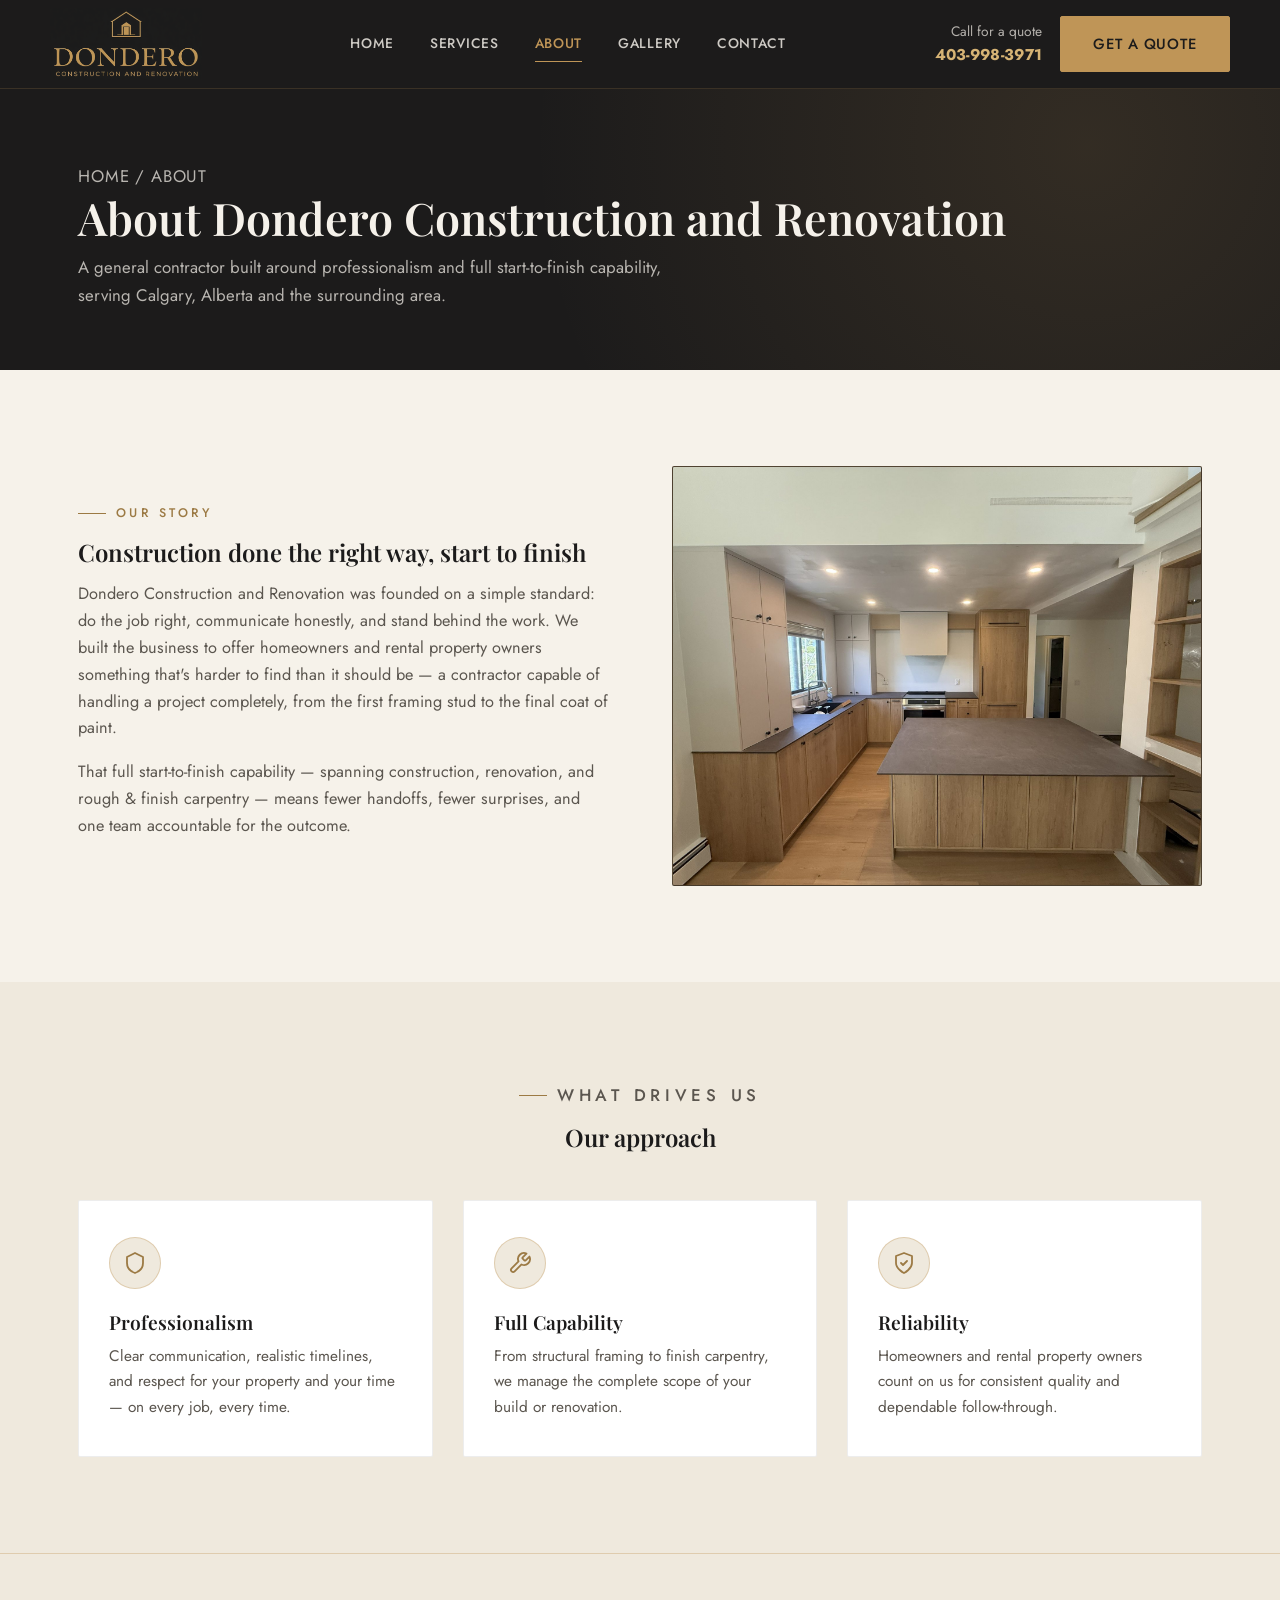
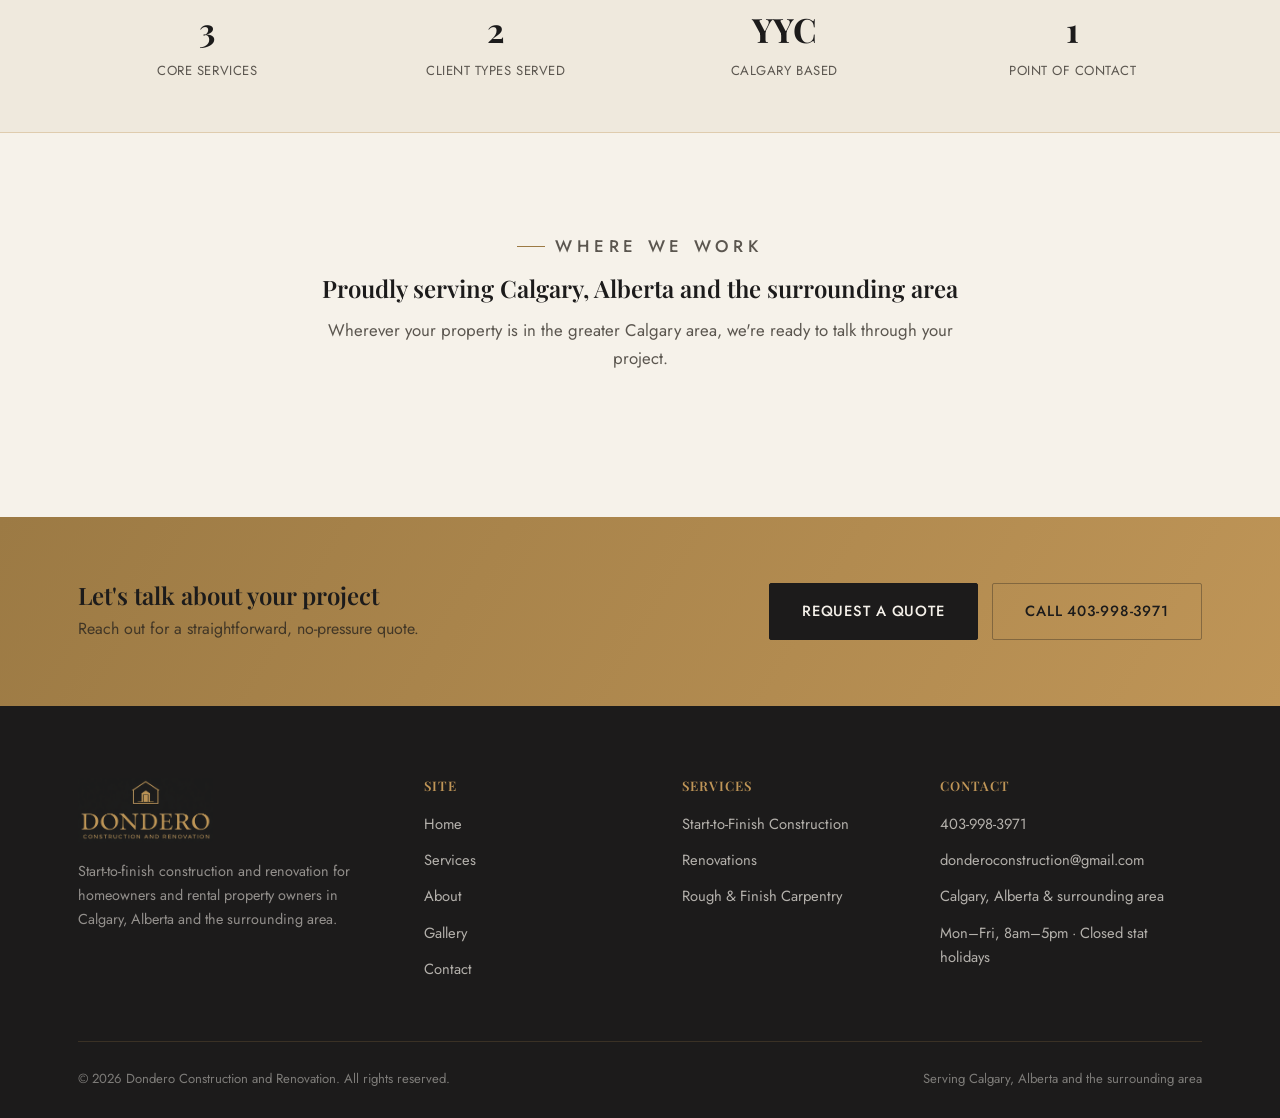
==== commit d9e7b06f: "Add files via upload" ====
--- a/about.html
+++ b/about.html
@@ -194,6 +194,6 @@
   </div>
 </footer>
 
-<script src="main.js"></script>
+<script src="main.js?v=2"></script>
 </body>
 </html>
--- a/style.css
+++ b/style.css
@@ -599,9 +599,12 @@
 
 .split-media.photo {
   min-height: 420px;
+  align-items: stretch;
 }
 
 .split-media.photo img {
+  position: absolute;
+  inset: 0;
   width: 100%;
   height: 100%;
   object-fit: cover;
